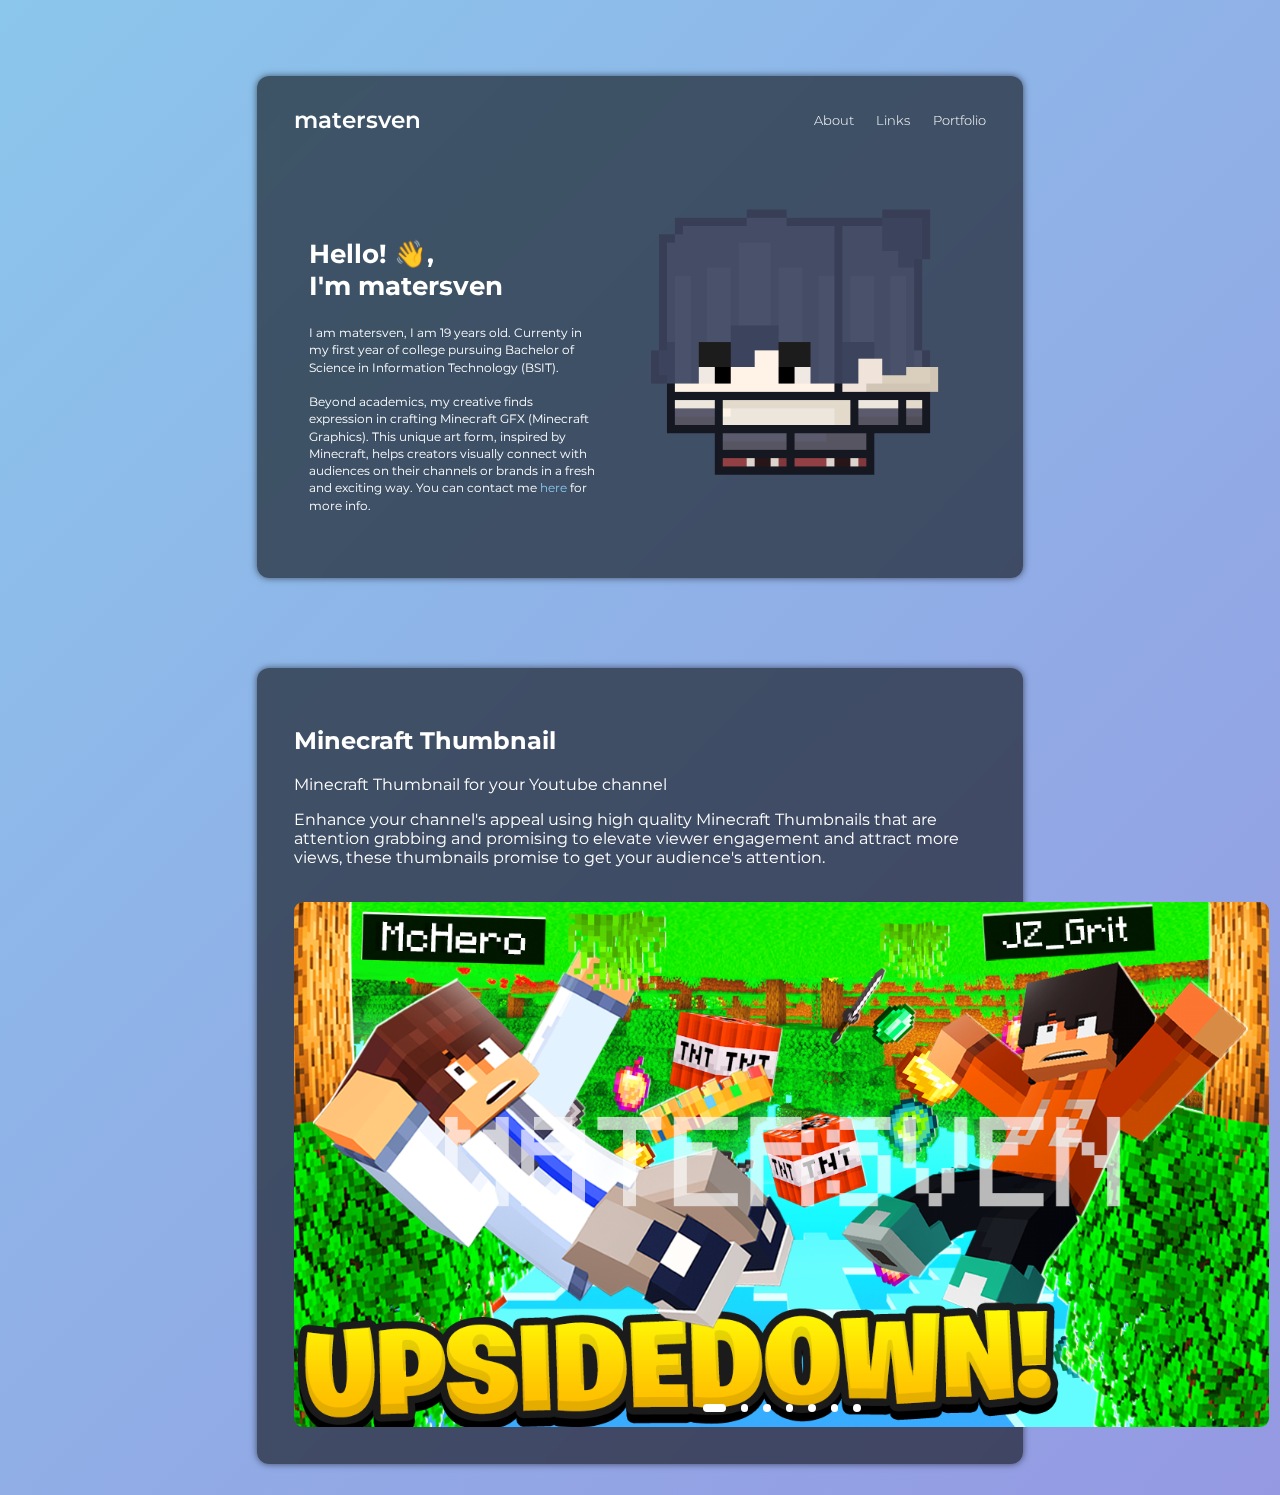
==== index.html @ 20970df9 "Update index.html" ====
<!DOCTYPE html>
<html lang="en">
<head>
    <meta charset="UTF-8">
    <meta name="viewport" content="width=device-width, initial-scale=1.0">
    <title>matersven - home</title>
    <link rel="stylesheet" href="style.css">
    <link rel="icon" type="image/png" href="img/image.png">
    <link rel="preconnect" href="https://fonts.googleapis.com">
    <link rel="preconnect" href="https://fonts.gstatic.com" crossorigin>
    <link href="https://fonts.googleapis.com/css2?family=Montserrat:ital,wght@0,100..900;1,100..900&display=swap" rel="stylesheet">
    <link rel="stylesheet" href="https://cdnjs.cloudflare.com/ajax/libs/font-awesome/6.5.1/css/all.min.css" integrity="sha512-DTOQO9RWCH3ppGqcWaEA1BIZOC6xxalwEsw9c2QQeAIftl+Vegovlnee1c9QX4TctnWMn13TZye+giMm8e2LwA==" crossorigin="anonymous" referrerpolicy="no-referrer" />
    <script defer src="script.js"></script>
</head>
<body>

    <div class="container">
        <div class="glass-container">
            <nav class="navbar">   
            <div class="logo"><a href="https://www.youtube.com/c/matersven" target="_blank">matersven</a>
            </div>
            <ul class="nav-link">
                <li class="nav-link"><a href="#">About</a></li>
                <li class="nav-link"><a href="https://linktr.ee/matersven" target="_blank">Links</a></li>
                <li class="nav-link"><a href="#" onclick="scrollToPortfolio()">Portfolio</a></li>
            </ul>
            </nav>
            <div class="content">
                <div class="main">
                    <h2>Hello! 👋,<br>I'm matersven</h2>
                    <p>
                        I am matersven, I am 19 years old. Currenty in my first year
                        of college pursuing Bachelor of Science in Information Technology
                        (BSIT). 
                        <br>
                        <br>
                        Beyond academics, my creative finds expression in crafting Minecraft GFX (Minecraft Graphics). 
                        This unique art form, inspired by Minecraft, helps creators visually connect with audiences on their 
                        channels or brands in a fresh and exciting way. You can contact me <a class="contact-link" href="https://twitter.com/matersven" target="_blank">here</a> for more info.

                    </p>
                    
                </div>
                <div class="image-wrapper">
                    <img src="img/image.png">
                    </div>
                </div>
            </div>
        </div>       
        
        <div class="container" id="portfolio">
            <div class="glass-container">
                <h2>Minecraft Thumbnail</h2>
                <p>Minecraft Thumbnail for your Youtube channel</p>
                    <p>
                        Enhance your channel's appeal using high quality Minecraft Thumbnails 
                        that are attention grabbing and promising to elevate viewer engagement 
                        and attract more views, these thumbnails promise to get your audience's 
                        attention.
                    </p>
                    <br>
                <div class="slider">
                    <div class="list">
                        <div class="item">
                            <img src="img/ex1.png" alt="">
                        </div>
                        <div class="item">
                            <img src="img/ex2.png" alt="">
                        </div>
                        <div class="item">
                            <img src="img/ex3.png" alt="">
                        </div>
                        <div class="item">
                            <img src="img/ex4.png" alt="">
                        </div>
                        <div class="item">
                            <img src="img/ex5.png" alt="">
                        </div>
                        <div class="item">
                            <img src="img/ex6.png" alt="">
                        </div>
                        <div class="item">
                            <img src="img/ex7.png" alt="">
                        </div>
                    </div>
                    <div class="buttons">
                        <button id="prev"><i class="fa-solid fa-angle-left"></i></button>
                        <button id="next"><i class="fa-solid fa-angle-right"></i></button>
                    </div>
                    <ul class="dots">
                        <li class="active"></li>
                        <li></li>
                        <li></li>
                        <li></li>
                        <li></li>
                        <li></li>
                        <li></li>
                    </ul>
                     </div>
                  </div>
        </div> 
    </div>
 
</body>
</html>
---- style.css ----
* {
    font-family: "Montserrat", sans-serif;
}

a {
    text-decoration: none;
    color: #fff;
}

body {
    color: #fff;
    background-color: #8BC6EC;
    background-image: 
    linear-gradient(135deg, #8BC6EC 0%, #9599E2 100%);
    min-height: 100vh;
}

.container {
    display: flex;
    justify-content: center;
}

.glass-container {
    display: block;
    max-width: 54vw; 
    margin-top: 7.5vh; 
    margin-bottom: 22.5px;
    background-color: rgba(0, 0, 0, 0.56);
    padding: 37.5px; 
    border-radius: 12px; 
    box-shadow: 0 0 7.5px rgba(0, 0, 0, 0.56); 
    backdrop-filter: blur(8.7px); 
    -webkit-backdrop-filter: blur(8.7px); 
}

ul.nav-link {
    margin: 0;
    float: right;
    display: flex;
    list-style: none; 
}

li.nav-link {
    display: inline-block;
    margin-left: 22.5px; 
    font-size: 12.75px; 
    font-weight: 300;
}

.logo {
    display: inline-block;
    font-size: 22.5px; 
    font-weight: 600;
    margin-top: -7.5px; 
}

.content {
    display: flex;
    width: 100%;
}

.main {
    margin-top: 7.5vh; 
    display: inline-block;
    padding: 15px; 
}

.contact-link {
    color: #8BC6EC;
  }  

.main h2{
    font-size: 26.25px;
}

.main p{
    font-size: 12px; 
    line-height: 17.25px; 
}

.image-wrapper{
    display: flex;
    margin-top: 3.75vh; 
    position: relative;
}

.image-wrapper img{
    max-width: 375px; 
}

@media screen and (max-width: 1075px) {
    .content{
        flex-direction: column;
    }
}

@media screen and (max-width: 720px) {
    .logo{
        font-size: 16.5px; 
    }
    li.nav-link{
        font-size: 9.75px; 
    }
    .main h2{
        font-size: 15px; 
    }
    .main p{
        font-size: 11.25px; 
    }
    button{
        font-size: 9.75px;
    }
    .image-wrapper img{
        max-width: 300px;
    }
}

.navbar .nav-link a {
    position: relative; 
}

.navbar .nav-link a::before {
    content: '';
    position: absolute;
    bottom: -1.5px;
    left: 0;
    width: 0;
    height: 1.5px;
    background: #fff;
    transition: width 0.3s ease;
}

.navbar .nav-link a:hover::before {
    width: 100%;
}

.slider {
    width: 975px; 
    max-width: 100vw;
    border-radius: 9px; 
    height: 525px; 
    margin: auto;
    position: relative;
    overflow: hidden;
}

.slider .list {
    position: absolute;
    width: max-content;
    height: 100%;
    left: 0;
    top: 0;
    display: flex;
    transition: 1s;
}

.slider .list img {
    width: 975px; 
    max-width: 100vw;
    height: 100%;
    object-fit: cover;
}

.slider .buttons {
    position: absolute;
    top: 45%;
    left: 5%;
    width: 90%;
    display: none; 
    justify-content: space-between;
}

.slider:hover .buttons {
    display: flex; 
}

.slider .buttons button {
    width: 37.5px; 
    height: 37.5px; 
    border-radius: 50%;
    background-color: #1D1C1A;
    color: #fff;
    border: none;
    font-family: monospace;
    font-weight: bold;
    opacity: 50%;
}

.slider .dots {
    position: absolute;
    bottom: 7.5px;
    left: 0;
    color: #fff;
    width: 100%;
    margin: 0;
    padding: 0;
    display: flex;
    justify-content: center;
}

.slider .dots li {
    list-style: none;
    width: 7.5px; 
    height: 7.5px;
    background-color: #fff;
    margin: 7.5px; 
    border-radius: 15px; 
    transition: 0.5s;
}

.slider .dots li.active {
    width: 22.5px; 
}

@media screen and (max-width: 768px) {
    .slider {
        height: 300px; 
    }
}

.flex-container {
    display: flex;
    justify-content: space-between;
    flex-wrap: wrap;
}

.flex-container {
    display: flex;
    justify-content: center; 
    align-items: center; 
}

.flex-container .container {
    margin: 0 26px;
}


.flex-container .container .glass-container img {
    max-width: 260px; 
    height: 256px; 
}
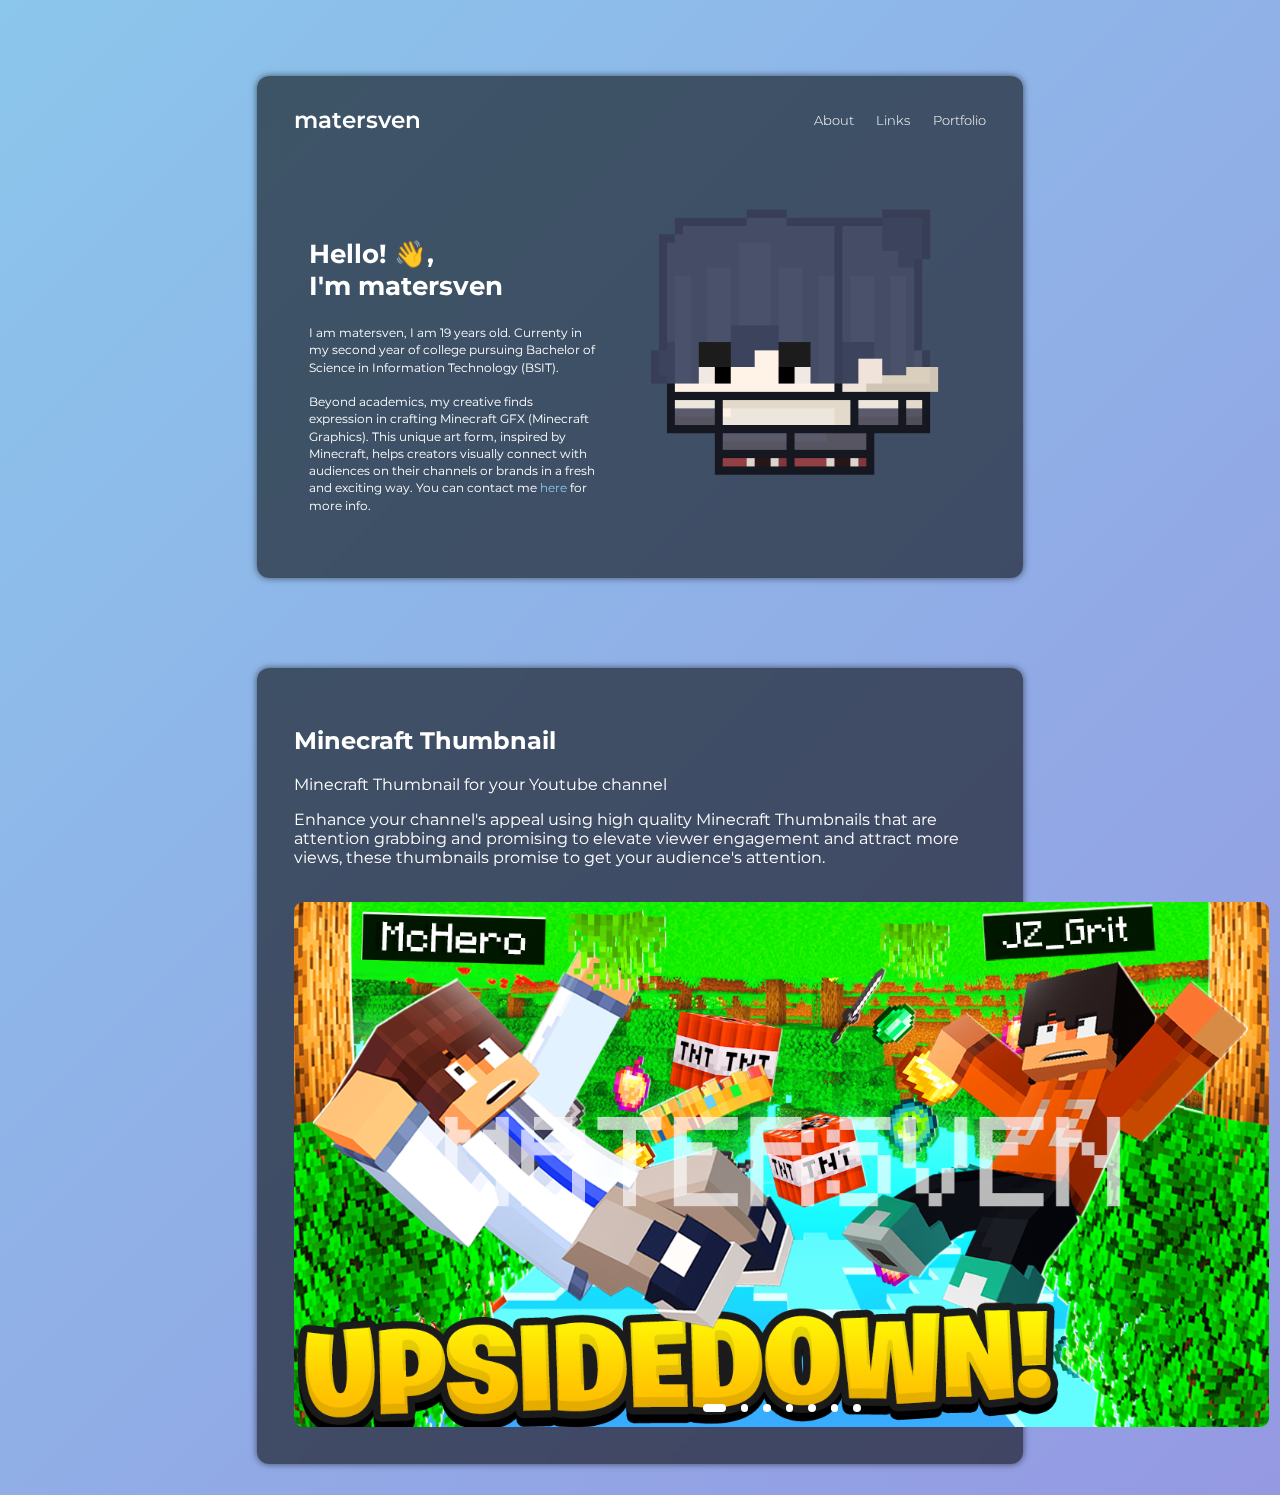
==== commit f67d3e43: "Update index.html" ====
--- a/index.html
+++ b/index.html
@@ -29,7 +29,7 @@
                 <div class="main">
                     <h2>Hello! 👋,<br>I'm matersven</h2>
                     <p>
-                        I am matersven, I am 19 years old. Currenty in my first year
+                        I am matersven, I am 19 years old. Currenty in my second year
                         of college pursuing Bachelor of Science in Information Technology
                         (BSIT). 
                         <br>
--- a/style.css
+++ b/style.css
@@ -217,25 +217,3 @@
         height: 300px; 
     }
 }
-
-.flex-container {
-    display: flex;
-    justify-content: space-between;
-    flex-wrap: wrap;
-}
-
-.flex-container {
-    display: flex;
-    justify-content: center; 
-    align-items: center; 
-}
-
-.flex-container .container {
-    margin: 0 26px;
-}
-
-
-.flex-container .container .glass-container img {
-    max-width: 260px; 
-    height: 256px; 
-}
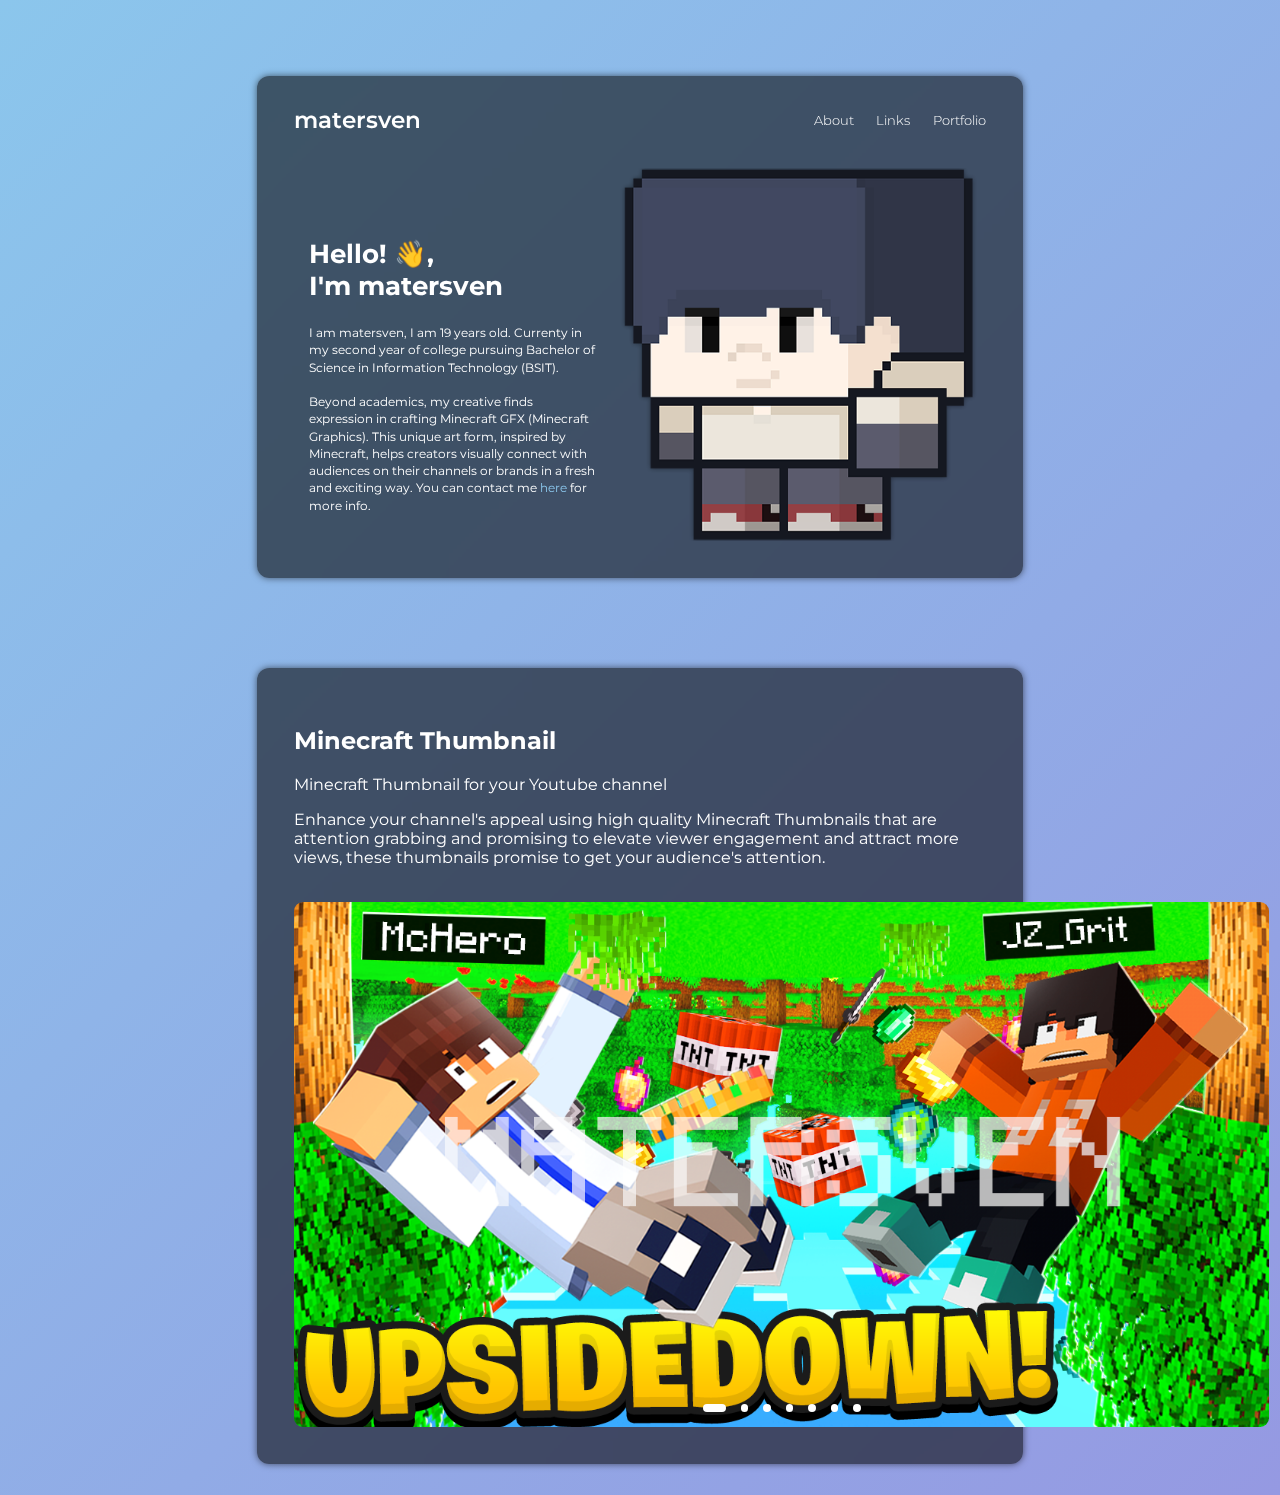
==== commit 10a623aa: "added easter egg lmao" ====
--- a/index.html
+++ b/index.html
@@ -5,7 +5,7 @@
     <meta name="viewport" content="width=device-width, initial-scale=1.0">
     <title>matersven - home</title>
     <link rel="stylesheet" href="style.css">
-    <link rel="icon" type="image/png" href="img/image.png">
+    <link rel="icon" type="image/png" href="img/icon.png">
     <link rel="preconnect" href="https://fonts.googleapis.com">
     <link rel="preconnect" href="https://fonts.gstatic.com" crossorigin>
     <link href="https://fonts.googleapis.com/css2?family=Montserrat:ital,wght@0,100..900;1,100..900&display=swap" rel="stylesheet">
@@ -42,8 +42,9 @@
                     
                 </div>
                 <div class="image-wrapper">
-                    <img src="img/image.png">
-                    </div>
+                    <img src="img/image.png" id="toggle-image">
+                </div>
+                
                 </div>
             </div>
         </div>       
--- a/style.css
+++ b/style.css
@@ -88,6 +88,8 @@
     max-width: 375px; 
 }
 
+
+
 @media screen and (max-width: 1075px) {
     .content{
         flex-direction: column;
@@ -114,6 +116,18 @@
         max-width: 300px;
     }
 }
+
+
+
+.image-wrapper img {
+    max-width: 375px;
+    transition: transform 0.5s ease-in-out; /* Add smooth transition */
+}
+
+.image-wrapper img:active {
+    transform: scale(0.20); /* Make the image shrink when clicked */
+}
+
 
 .navbar .nav-link a {
     position: relative; 
@@ -217,3 +231,4 @@
         height: 300px; 
     }
 }
+
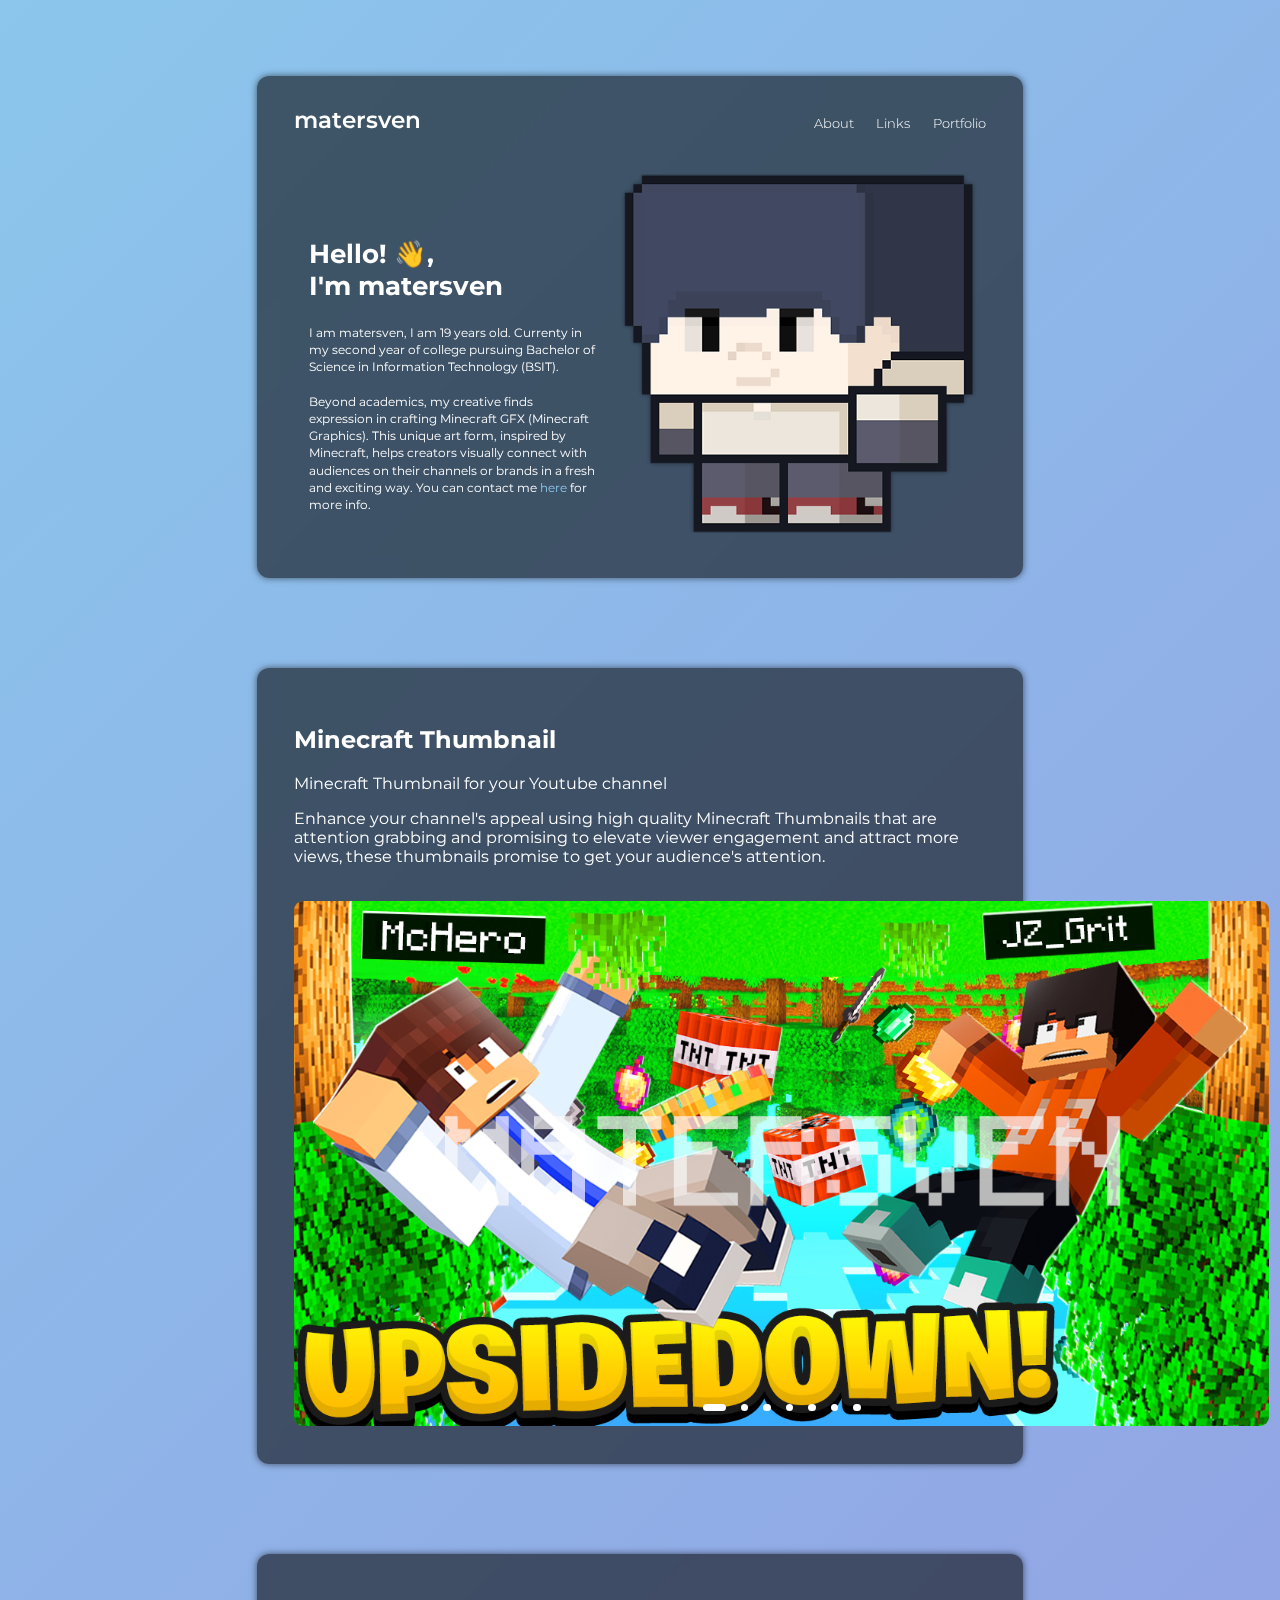
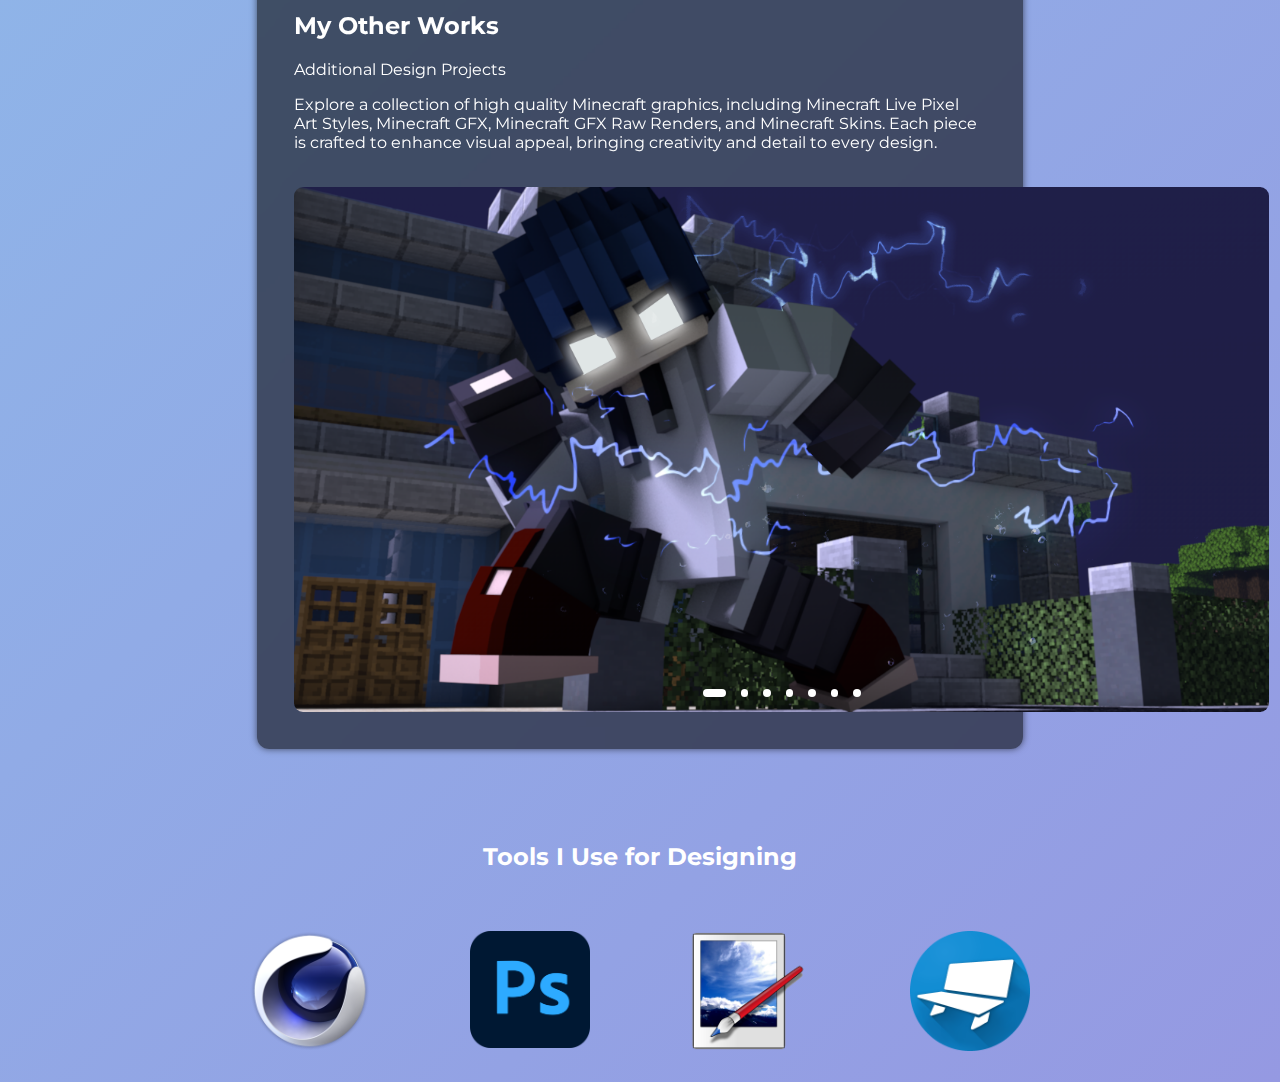
==== commit e6defded: "Added Tools Description and Additional Works" ====
--- a/index.html
+++ b/index.html
@@ -102,5 +102,90 @@
         </div> 
     </div>
  
+    <div class="container" id="portfolio">
+        <div class="glass-container">
+            <h2>My Other Works</h2>
+            <p>Additional Design Projects</p>
+                <p>
+                    Explore a collection of high quality Minecraft graphics, including Minecraft Live Pixel Art Styles, Minecraft GFX, Minecraft GFX Raw Renders, and Minecraft Skins. Each piece is crafted to enhance visual appeal, bringing creativity and detail to every design.
+                </p>
+                <br>
+                <div class="slider2">
+                    <div class="list2">
+                        <div class="item2">
+                            <img src="img/GFX1.png" alt="">
+                        </div>
+                        <div class="item2">
+                            <img src="img/GFX2.png" alt="">
+                        </div>
+                        <div class="item2">
+                            <img src="img/GFX3.png" alt="">
+                        </div>
+                        <div class="item2">
+                            <img src="img/skin1.png" alt="">
+                        </div>
+                        <div class="item2">
+                            <img src="img/skin2.png" alt="">
+                        </div>
+                        <div class="item2">
+                            <img src="img/pixel.png" alt="">
+                        </div>
+                        <div class="item2">
+                            <img src="img/pixel2.png" alt="">
+                        </div>
+                    </div>
+                    <div class="buttons">
+                        <button id="prev2"><i class="fa-solid fa-angle-left"></i></button>
+                        <button id="next2"><i class="fa-solid fa-angle-right"></i></button>
+                    </div>
+                    <ul class="dots2">
+                        <li class="active"></li>
+                        <li></li>
+                        <li></li>
+                        <li></li>
+                        <li></li>
+                        <li></li>
+                        <li></li>
+                    </ul>
+                </div>                
+    </div> 
+</div>
+
+
+
+<div class="tools-container">
+    <h2 class="tools-heading">Tools I Use for Designing</h2>
+    <div class="tool">
+      <img src="img/c4d.png" alt="Cinema 4D">
+      <div class="tool-info">
+        <h3>Cinema 4D Studio R17</h3>
+        <p>I use this software for posing characters and generating raw renders, allowing me to set up intricate scenes and animations with precise control over lighting and textures.</p>
+      </div>
+    </div>
+    <div class="tool">
+      <img src="img/ps.png" alt="Adobe Photoshop">
+      <div class="tool-info">
+        <h3>Adobe Photoshop CC 2021</h3>
+        <p>This is where I apply special effects, adjust color grading, and enhance the raw render to bring out dynamic visual elements and polish the final look of the project.</p>
+      </div>
+    </div>
+    <div class="tool">
+      <img src="img/paint.png" alt="Paint.net">
+      <div class="tool-info">
+        <h3>Paint.net</h3>
+        <p>I utilize this tool for creating Minecraft skins and textures, focusing on custom designs that add unique details to the game's characters and environments.</p>
+      </div>
+    </div>
+    <div class="tool">
+      <img src="img/blockbench.png" alt="Blockbench">
+      <div class="tool-info">
+        <h3>Blockbench</h3>
+        <p>I use Blockbench for creating and modeling 3D assets for Minecraft, helping me design custom models, entities, and textures with a user friendly interface that supports both low poly and high-quality designs.</p>
+      </div>
+    </div>
+</div>
+
+<br>  
+
 </body>
 </html>
--- a/style.css
+++ b/style.css
@@ -80,6 +80,8 @@
 
 .image-wrapper{
     display: flex;
+    justify-content: center;
+    align-items: center;
     margin-top: 3.75vh; 
     position: relative;
 }
@@ -117,15 +119,27 @@
     }
 }
 
-
-
 .image-wrapper img {
     max-width: 375px;
-    transition: transform 0.5s ease-in-out; /* Add smooth transition */
+    transition: transform 0.1s ease-in-out; /* Add smooth transition */
 }
 
 .image-wrapper img:active {
-    transform: scale(0.20); /* Make the image shrink when clicked */
+    transform: scale(0.85); 
+}
+
+.navbar {
+    display: flex;
+    justify-content: space-between;
+    align-items: center;
+    min-width: 0;
+    flex-wrap: wrap
+}
+
+@media (max-width: 768px) { 
+    .logo {
+        display: none;
+    }
 }
 
 
@@ -169,6 +183,7 @@
 }
 
 .slider .list img {
+    
     width: 975px; 
     max-width: 100vw;
     height: 100%;
@@ -232,3 +247,156 @@
     }
 }
 
+.slider2 {
+    width: 975px; 
+    max-width: 100vw;
+    border-radius: 9px; 
+    height: 525px; 
+    margin: auto;
+    position: relative;
+    overflow: hidden;
+}
+
+.slider2 .list2 {
+    position: absolute;
+    width: max-content;
+    height: 100%;
+    left: 0;
+    top: 0;
+    display: flex;
+    transition: 1s ease;
+}
+
+.slider2 .list2 img {
+    width: 975px; 
+    max-width: 100vw;
+    height: 100%;
+    object-fit: cover;
+}
+
+.slider2 .buttons {
+    position: absolute;
+    top: 45%;
+    left: 5%;
+    width: 90%;
+    display: none; 
+    justify-content: space-between;
+}
+
+.slider2:hover .buttons {
+    display: flex; 
+}
+
+.slider2 .buttons button {
+    width: 37.5px; 
+    height: 37.5px; 
+    border-radius: 50%;
+    background-color: #1D1C1A;
+    color: #fff;
+    border: none;
+    font-family: monospace;
+    font-weight: bold;
+    opacity: 50%;
+}
+
+.slider2 .dots2 {
+    position: absolute;
+    bottom: 7.5px;
+    left: 0;
+    color: #fff;
+    width: 100%;
+    margin: 0;
+    padding: 0;
+    display: flex;
+    justify-content: center;
+}
+
+.slider2 .dots2 li {
+    list-style: none;
+    width: 7.5px; 
+    height: 7.5px;
+    background-color: #fff;
+    margin: 7.5px; 
+    border-radius: 15px; 
+    transition: 0.5s;
+}
+
+.slider2 .dots2 li.active {
+    width: 22.5px; 
+}
+
+@media screen and (max-width: 768px) {
+    .slider2 {
+        height: 300px; 
+    }
+}
+.tools-container {
+    display: flex;
+    flex-wrap: wrap;
+    justify-content: center;
+    gap: 40px; /* Adjust gap between images */
+    margin-top: 50px;
+    text-align: center;
+}
+
+.tools-heading {
+    font-size: 1.5em;
+    margin-bottom: 20px;
+    text-align: center; /* Ensure heading is centered */
+    width: 100%;
+}
+
+.tool {
+    position: relative;
+    display: inline-block;
+    max-width: 180px;
+    width: 100%;
+    text-align: center;
+    transition: transform 0.3s ease;
+}
+
+.tool img {
+    width: 120px; /* Adjust the logo size */
+    height: auto;
+    transition: transform 0.3s ease;
+}
+
+.tool:hover {
+    transform: scale(1.05); /* Subtle zoom effect on hover */
+}
+
+.tool-info {
+    position: absolute;
+    bottom: 100%; /* Position above the image */
+    left: 0;
+    right: 0;
+    background-color: rgba(0, 0, 0, 0.6); /* Lower opacity */
+    color: white;
+    padding: 20px; /* Padding inside the box */
+    margin-bottom: 10px; /* Margin below the box */
+    text-align: left;
+    visibility: hidden;
+    opacity: 0;
+    width: 100%;
+    box-sizing: border-box;
+    transition: all 0.4s ease;
+    border-radius: 10px; /* Rounded corners */
+}
+
+.tool:hover .tool-info {
+    bottom: 120%; /* Move the box slightly above for better spacing */
+    visibility: visible;
+    opacity: 1;
+}
+
+.tool h3,
+.tool p {
+    margin: 0;
+    padding: 5px 0;
+    display: none; /* Initially hide h3 and p */
+}
+
+.tool:hover h3,
+.tool:hover p {
+    display: block; /* Show h3 and p on hover */
+}
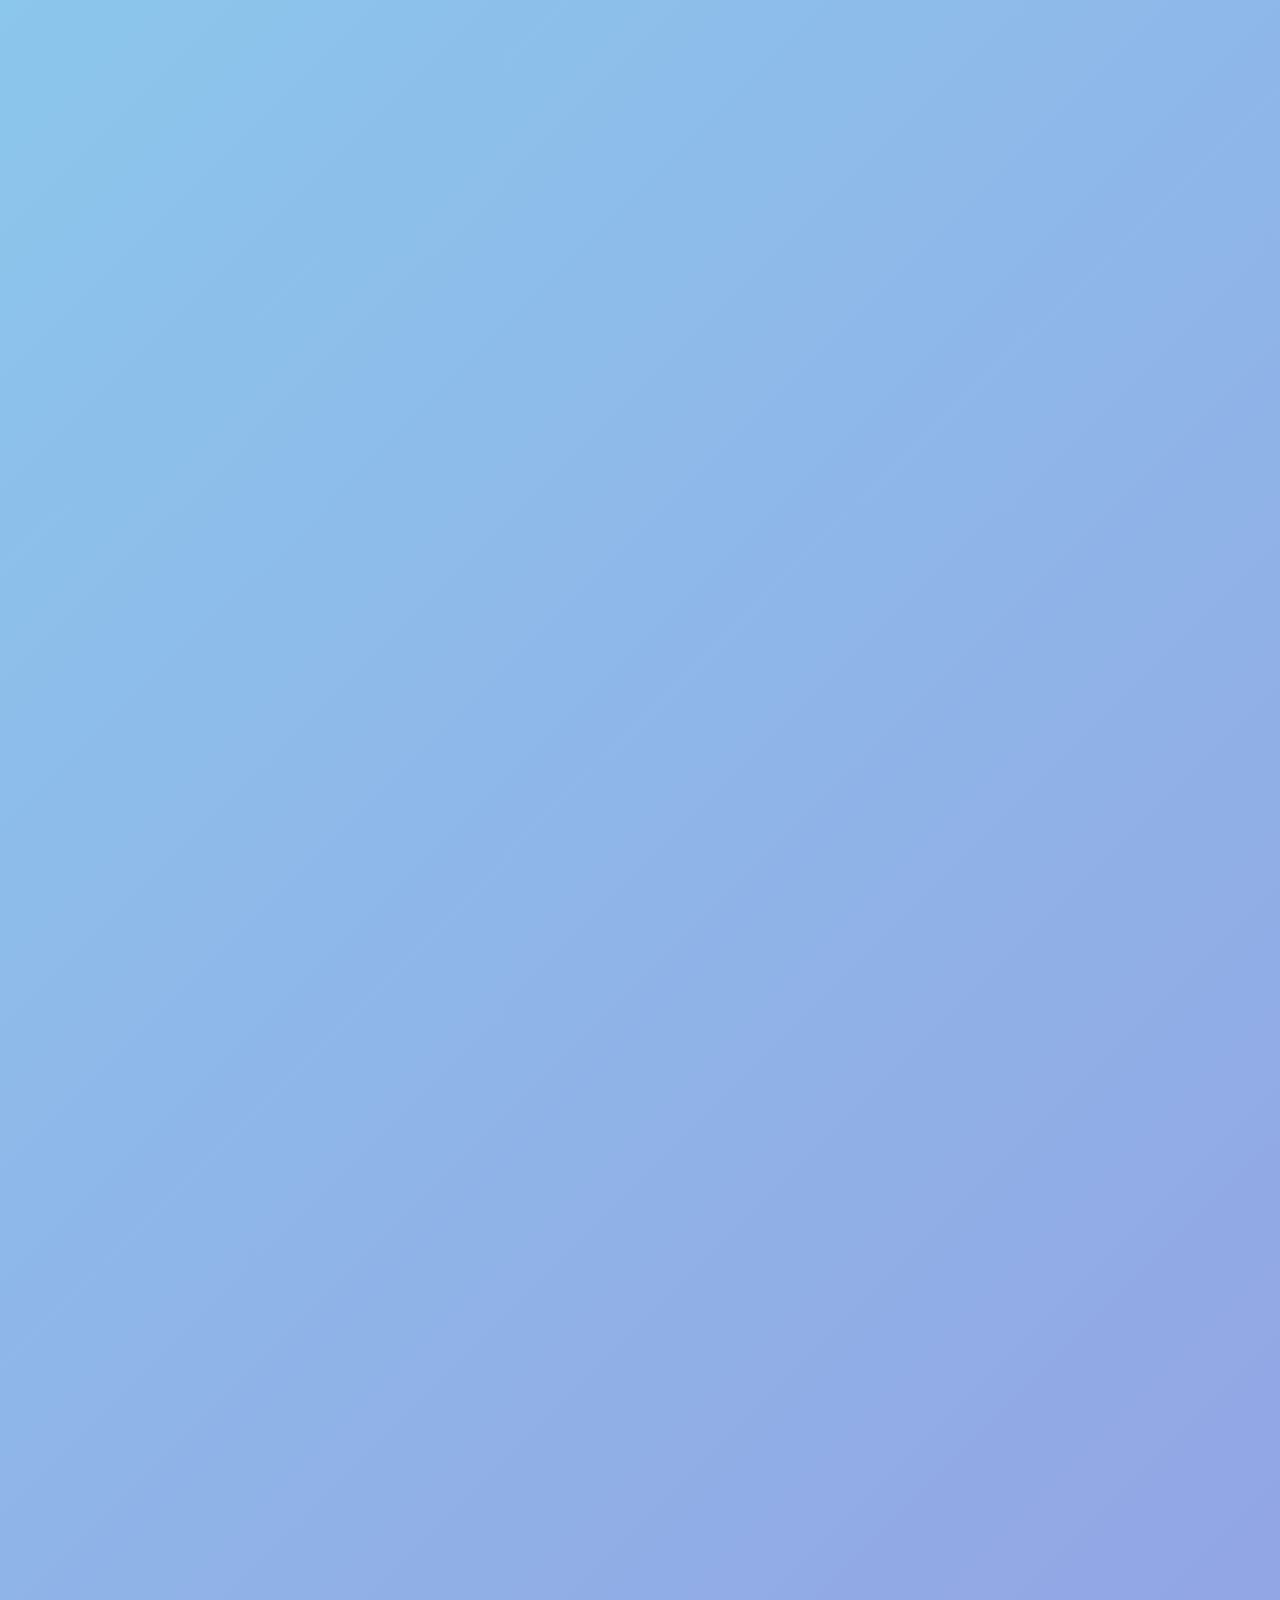
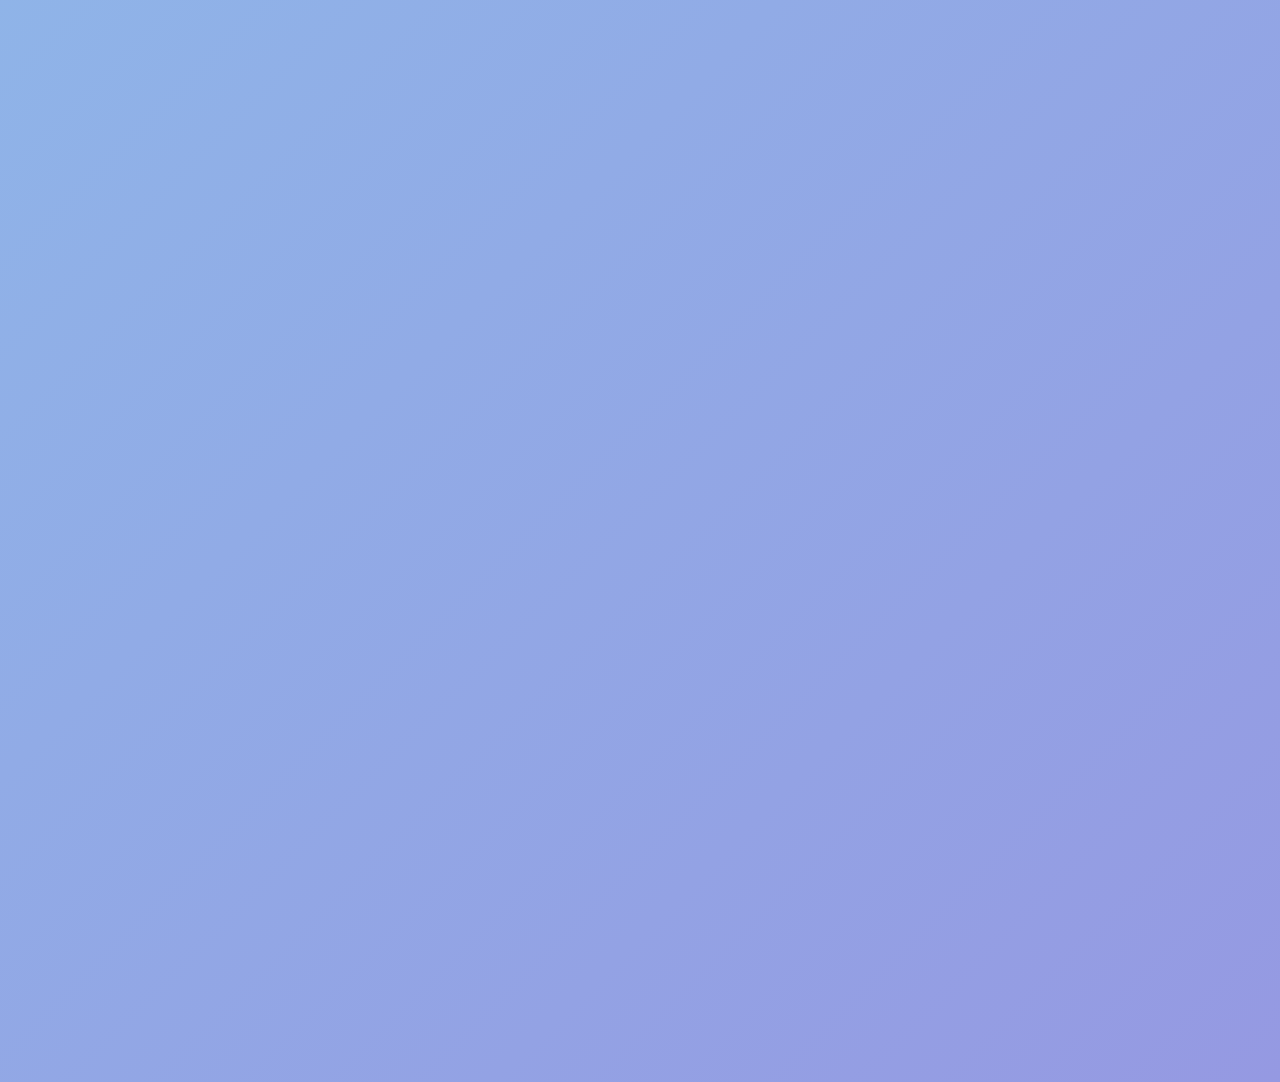
==== commit 826881ae: "New Button" ====
--- a/index.html
+++ b/index.html
@@ -22,7 +22,7 @@
             <ul class="nav-link">
                 <li class="nav-link"><a href="#">About</a></li>
                 <li class="nav-link"><a href="https://linktr.ee/matersven" target="_blank">Links</a></li>
-                <li class="nav-link"><a href="#" onclick="scrollToPortfolio()">Portfolio</a></li>
+                <li class="nav-link"><a href="#" onclick="scrollToPortfolio()">My Works</a></li>
             </ul>
             </nav>
             <div class="content">
@@ -172,7 +172,7 @@
     <div class="tool">
       <img src="img/paint.png" alt="Paint.net">
       <div class="tool-info">
-        <h3>Paint.net</h3>
+        <h3>paint.net</h3>
         <p>I utilize this tool for creating Minecraft skins and textures, focusing on custom designs that add unique details to the game's characters and environments.</p>
       </div>
     </div>
@@ -180,7 +180,7 @@
       <img src="img/blockbench.png" alt="Blockbench">
       <div class="tool-info">
         <h3>Blockbench</h3>
-        <p>I use Blockbench for creating and modeling 3D assets for Minecraft, helping me design custom models, entities, and textures with a user friendly interface that supports both low poly and high-quality designs.</p>
+        <p>I use Blockbench for creating and modeling 3D assets for Minecraft, helping me design custom models, entities, and textures with a user friendly interface.</p>
       </div>
     </div>
 </div>
--- a/style.css
+++ b/style.css
@@ -10,9 +10,19 @@
 body {
     color: #fff;
     background-color: #8BC6EC;
-    background-image: 
-    linear-gradient(135deg, #8BC6EC 0%, #9599E2 100%);
+    background-image: linear-gradient(135deg, #8BC6EC 0%, #9599E2 100%);
     min-height: 100vh;
+    opacity: 0;
+    animation: fadeIn 0.5s ease-in-out 0.5s forwards;
+}
+
+@keyframes fadeIn {
+    from {
+        opacity: 0;
+    }
+    to {
+        opacity: 1;
+    }
 }
 
 .container {
@@ -22,36 +32,36 @@
 
 .glass-container {
     display: block;
-    max-width: 54vw; 
-    margin-top: 7.5vh; 
+    max-width: 54vw;
+    margin-top: 7.5vh;
     margin-bottom: 22.5px;
     background-color: rgba(0, 0, 0, 0.56);
-    padding: 37.5px; 
-    border-radius: 12px; 
-    box-shadow: 0 0 7.5px rgba(0, 0, 0, 0.56); 
-    backdrop-filter: blur(8.7px); 
-    -webkit-backdrop-filter: blur(8.7px); 
+    padding: 37.5px;
+    border-radius: 12px;
+    box-shadow: 0 0 7.5px rgba(0, 0, 0, 0.56);
+    backdrop-filter: blur(8.7px);
+    -webkit-backdrop-filter: blur(8.7px);
 }
 
 ul.nav-link {
     margin: 0;
     float: right;
     display: flex;
-    list-style: none; 
+    list-style: none;
 }
 
 li.nav-link {
     display: inline-block;
-    margin-left: 22.5px; 
-    font-size: 12.75px; 
+    margin-left: 22.5px;
+    font-size: 12.75px;
     font-weight: 300;
 }
 
 .logo {
     display: inline-block;
-    font-size: 22.5px; 
+    font-size: 22.5px;
     font-weight: 600;
-    margin-top: -7.5px; 
+    margin-top: -7.5px;
 }
 
 .content {
@@ -60,72 +70,70 @@
 }
 
 .main {
-    margin-top: 7.5vh; 
+    margin-top: 7.5vh;
     display: inline-block;
-    padding: 15px; 
+    padding: 15px;
 }
 
 .contact-link {
     color: #8BC6EC;
-  }  
-
-.main h2{
+}
+
+.main h2 {
     font-size: 26.25px;
 }
 
-.main p{
-    font-size: 12px; 
-    line-height: 17.25px; 
-}
-
-.image-wrapper{
+.main p {
+    font-size: 12px;
+    line-height: 17.25px;
+}
+
+.image-wrapper {
     display: flex;
     justify-content: center;
     align-items: center;
-    margin-top: 3.75vh; 
+    margin-top: 3.75vh;
     position: relative;
-}
-
-.image-wrapper img{
-    max-width: 375px; 
-}
-
-
-
-@media screen and (max-width: 1075px) {
-    .content{
-        flex-direction: column;
-    }
-}
-
-@media screen and (max-width: 720px) {
-    .logo{
-        font-size: 16.5px; 
-    }
-    li.nav-link{
-        font-size: 9.75px; 
-    }
-    .main h2{
-        font-size: 15px; 
-    }
-    .main p{
-        font-size: 11.25px; 
-    }
-    button{
-        font-size: 9.75px;
-    }
-    .image-wrapper img{
-        max-width: 300px;
-    }
 }
 
 .image-wrapper img {
     max-width: 375px;
-    transition: transform 0.1s ease-in-out; /* Add smooth transition */
+}
+
+@media screen and (max-width: 1075px) {
+    .content {
+        flex-direction: column;
+    }
+}
+
+@media screen and (max-width: 720px) {
+    .logo {
+        font-size: 16.5px;
+    }
+    li.nav-link {
+        font-size: 9.75px;
+    }
+    .main h2 {
+        font-size: 15px;
+    }
+    .main p {
+        font-size: 11.25px;
+    }
+    button {
+        font-size: 9.75px;
+    }
+    .image-wrapper img {
+        max-width: 300px;
+    }
+}
+
+.image-wrapper img {
+    max-width: 375px;
+    transition: transform 0.1s ease-in-out;
 }
 
 .image-wrapper img:active {
-    transform: scale(0.85); 
+    transform: scale(0.85);
 }
 
 .navbar {
@@ -133,18 +141,17 @@
     justify-content: space-between;
     align-items: center;
     min-width: 0;
-    flex-wrap: wrap
-}
-
-@media (max-width: 768px) { 
+    flex-wrap: wrap;
+}
+
+@media (max-width: 768px) {
     .logo {
         display: none;
     }
 }
 
-
 .navbar .nav-link a {
-    position: relative; 
+    position: relative;
 }
 
 .navbar .nav-link a::before {
@@ -163,10 +170,10 @@
 }
 
 .slider {
-    width: 975px; 
+    width: 975px;
     max-width: 100vw;
-    border-radius: 9px; 
-    height: 525px; 
+    border-radius: 9px;
+    height: 525px;
     margin: auto;
     position: relative;
     overflow: hidden;
@@ -183,8 +190,7 @@
 }
 
 .slider .list img {
-    
-    width: 975px; 
+    width: 975px;
     max-width: 100vw;
     height: 100%;
     object-fit: cover;
@@ -195,17 +201,17 @@
     top: 45%;
     left: 5%;
     width: 90%;
-    display: none; 
+    display: none;
     justify-content: space-between;
 }
 
 .slider:hover .buttons {
-    display: flex; 
+    display: flex;
 }
 
 .slider .buttons button {
-    width: 37.5px; 
-    height: 37.5px; 
+    width: 37.5px;
+    height: 37.5px;
     border-radius: 50%;
     background-color: #1D1C1A;
     color: #fff;
@@ -229,29 +235,29 @@
 
 .slider .dots li {
     list-style: none;
-    width: 7.5px; 
+    width: 7.5px;
     height: 7.5px;
     background-color: #fff;
-    margin: 7.5px; 
-    border-radius: 15px; 
+    margin: 7.5px;
+    border-radius: 15px;
     transition: 0.5s;
 }
 
 .slider .dots li.active {
-    width: 22.5px; 
+    width: 22.5px;
 }
 
 @media screen and (max-width: 768px) {
     .slider {
-        height: 300px; 
+        height: 300px;
     }
 }
 
 .slider2 {
-    width: 975px; 
+    width: 975px;
     max-width: 100vw;
-    border-radius: 9px; 
-    height: 525px; 
+    border-radius: 9px;
+    height: 525px;
     margin: auto;
     position: relative;
     overflow: hidden;
@@ -268,7 +274,7 @@
 }
 
 .slider2 .list2 img {
-    width: 975px; 
+    width: 975px;
     max-width: 100vw;
     height: 100%;
     object-fit: cover;
@@ -279,17 +285,17 @@
     top: 45%;
     left: 5%;
     width: 90%;
-    display: none; 
+    display: none;
     justify-content: space-between;
 }
 
 .slider2:hover .buttons {
-    display: flex; 
+    display: flex;
 }
 
 .slider2 .buttons button {
-    width: 37.5px; 
-    height: 37.5px; 
+    width: 37.5px;
+    height: 37.5px;
     border-radius: 50%;
     background-color: #1D1C1A;
     color: #fff;
@@ -313,28 +319,29 @@
 
 .slider2 .dots2 li {
     list-style: none;
-    width: 7.5px; 
+    width: 7.5px;
     height: 7.5px;
     background-color: #fff;
-    margin: 7.5px; 
-    border-radius: 15px; 
+    margin: 7.5px;
+    border-radius: 15px;
     transition: 0.5s;
 }
 
 .slider2 .dots2 li.active {
-    width: 22.5px; 
+    width: 22.5px;
 }
 
 @media screen and (max-width: 768px) {
     .slider2 {
-        height: 300px; 
-    }
-}
+        height: 300px;
+    }
+}
+
 .tools-container {
     display: flex;
     flex-wrap: wrap;
     justify-content: center;
-    gap: 40px; /* Adjust gap between images */
+    gap: 40px;
     margin-top: 50px;
     text-align: center;
 }
@@ -342,7 +349,7 @@
 .tools-heading {
     font-size: 1.5em;
     margin-bottom: 20px;
-    text-align: center; /* Ensure heading is centered */
+    text-align: center;
     width: 100%;
 }
 
@@ -356,35 +363,35 @@
 }
 
 .tool img {
-    width: 120px; /* Adjust the logo size */
+    width: 120px;
     height: auto;
     transition: transform 0.3s ease;
 }
 
 .tool:hover {
-    transform: scale(1.05); /* Subtle zoom effect on hover */
+    transform: scale(1.05);
 }
 
 .tool-info {
     position: absolute;
-    bottom: 100%; /* Position above the image */
-    left: 0;
-    right: 0;
-    background-color: rgba(0, 0, 0, 0.6); /* Lower opacity */
+    bottom: 100%;
+    left: 50%;
+    transform: translateX(-50%);
+    background-color: rgba(0, 0, 0, 0.6);
     color: white;
-    padding: 20px; /* Padding inside the box */
-    margin-bottom: 10px; /* Margin below the box */
+    padding: 20px;
+    margin-bottom: 10px;
     text-align: left;
     visibility: hidden;
     opacity: 0;
-    width: 100%;
+    width: 250px;
     box-sizing: border-box;
     transition: all 0.4s ease;
-    border-radius: 10px; /* Rounded corners */
+    border-radius: 10px;
 }
 
 .tool:hover .tool-info {
-    bottom: 120%; /* Move the box slightly above for better spacing */
+    bottom: 120%;
     visibility: visible;
     opacity: 1;
 }
@@ -393,10 +400,10 @@
 .tool p {
     margin: 0;
     padding: 5px 0;
-    display: none; /* Initially hide h3 and p */
+    display: none;
 }
 
 .tool:hover h3,
 .tool:hover p {
-    display: block; /* Show h3 and p on hover */
-}
+    display: block;
+}
